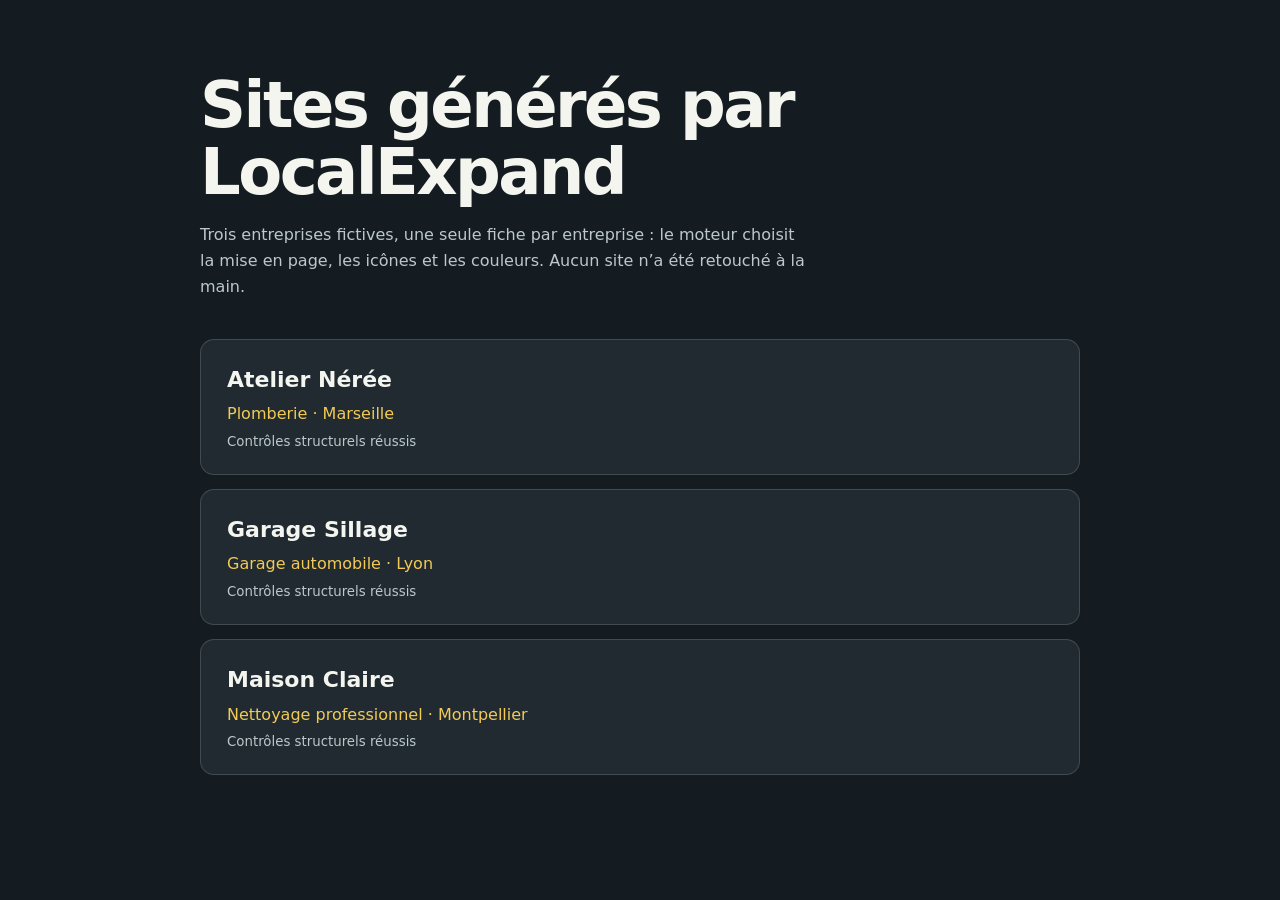
==== docs/index.html @ 2b0704cf "Générateur de sites LocalExpand : version publique Moteur de génération, exemples fictifs publiables" ====
<!doctype html><html lang="fr"><head><meta charset="utf-8"><meta name="viewport" content="width=device-width,initial-scale=1"><title>LocalExpand — exemples de sites générés</title>
<style>body{margin:0;font:16px/1.6 system-ui,sans-serif;background:#141c21;color:#f4f5ef}main{max-width:880px;margin:auto;padding:72px 24px}h1{font-size:clamp(36px,6vw,64px);line-height:1.05;letter-spacing:-.04em;margin:0 0 16px}p{color:#bcc8cb;max-width:60ch}nav{display:grid;gap:14px;margin-top:40px}a{display:grid;gap:4px;padding:22px 26px;border:1px solid #ffffff26;border-radius:14px;color:inherit;text-decoration:none;background:#202a30}a:hover{border-color:#f2ca55}strong{font-size:22px}span{color:#f2ca55}small{color:#bcc8cb}</style></head>
<body><main><h1>Sites générés par LocalExpand</h1><p>Trois entreprises fictives, une seule fiche par entreprise : le moteur choisit la mise en page, les icônes et les couleurs. Aucun site n’a été retouché à la main.</p><nav><a href="plombier/index.html"><strong>Atelier Nérée</strong><span>Plomberie · Marseille</span><small>Contrôles structurels réussis</small></a><a href="garage/index.html"><strong>Garage Sillage</strong><span>Garage automobile · Lyon</span><small>Contrôles structurels réussis</small></a><a href="nettoyage/index.html"><strong>Maison Claire</strong><span>Nettoyage professionnel · Montpellier</span><small>Contrôles structurels réussis</small></a></nav></main></body></html>
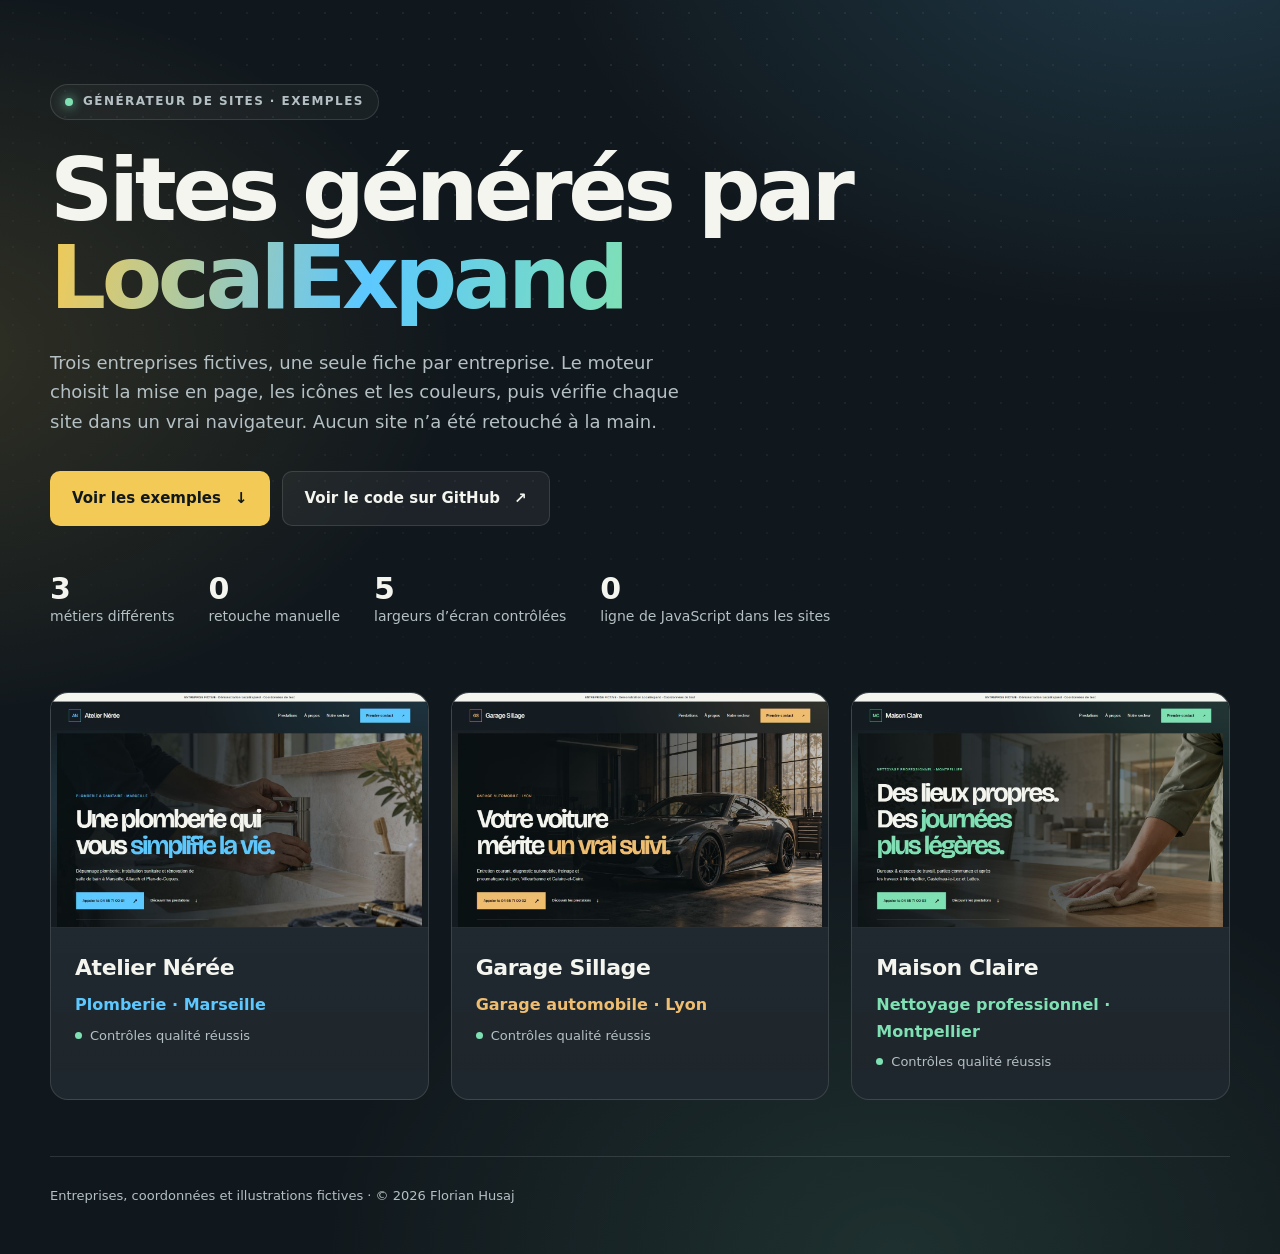
==== commit cd71131c: "Page d'accueil des exemples : nouveau design Fond nuancé, aperçu de chaque site, effets au survol et" ====
--- a/docs/index.html
+++ b/docs/index.html
@@ -1,3 +1,7 @@
-<!doctype html><html lang="fr"><head><meta charset="utf-8"><meta name="viewport" content="width=device-width,initial-scale=1"><title>LocalExpand — exemples de sites générés</title>
-<style>body{margin:0;font:16px/1.6 system-ui,sans-serif;background:#141c21;color:#f4f5ef}main{max-width:880px;margin:auto;padding:72px 24px}h1{font-size:clamp(36px,6vw,64px);line-height:1.05;letter-spacing:-.04em;margin:0 0 16px}p{color:#bcc8cb;max-width:60ch}nav{display:grid;gap:14px;margin-top:40px}a{display:grid;gap:4px;padding:22px 26px;border:1px solid #ffffff26;border-radius:14px;color:inherit;text-decoration:none;background:#202a30}a:hover{border-color:#f2ca55}strong{font-size:22px}span{color:#f2ca55}small{color:#bcc8cb}</style></head>
-<body><main><h1>Sites générés par LocalExpand</h1><p>Trois entreprises fictives, une seule fiche par entreprise : le moteur choisit la mise en page, les icônes et les couleurs. Aucun site n’a été retouché à la main.</p><nav><a href="plombier/index.html"><strong>Atelier Nérée</strong><span>Plomberie · Marseille</span><small>Contrôles structurels réussis</small></a><a href="garage/index.html"><strong>Garage Sillage</strong><span>Garage automobile · Lyon</span><small>Contrôles structurels réussis</small></a><a href="nettoyage/index.html"><strong>Maison Claire</strong><span>Nettoyage professionnel · Montpellier</span><small>Contrôles structurels réussis</small></a></nav></main></body></html>+<!doctype html><html lang="fr"><head><meta charset="utf-8"><meta name="viewport" content="width=device-width,initial-scale=1"><title>LocalExpand — exemples de sites générés</title><meta name="description" content="Trois sites vitrines générés automatiquement par LocalExpand à partir d’une simple fiche entreprise."><link rel="stylesheet" href="vitrine.css"></head>
+<body><main><p class="eyebrow">Générateur de sites · Exemples</p><h1>Sites générés par <em>LocalExpand</em></h1>
+<p class="intro">Trois entreprises fictives, une seule fiche par entreprise. Le moteur choisit la mise en page, les icônes et les couleurs, puis vérifie chaque site dans un vrai navigateur. Aucun site n’a été retouché à la main.</p>
+<div class="actions"><a class="btn" href="#exemples">Voir les exemples <span aria-hidden="true">↓</span></a><a class="btn ghost" href="https://github.com/lesuperf/localexpand-generateur">Voir le code sur GitHub <span aria-hidden="true">↗</span></a></div>
+<ul class="stats"><li><strong>3</strong>métiers différents</li><li><strong>0</strong>retouche manuelle</li><li><strong>5</strong>largeurs d’écran contrôlées</li><li><strong>0</strong>ligne de JavaScript dans les sites</li></ul>
+<nav class="grid" id="exemples" aria-label="Exemples de sites"><a class="card" style="--accent:#5cc8ff" href="plombier/index.html"><div class="shot"><img src="apercus/plombier.jpg" alt="" width="1280" height="800" loading="lazy"></div><div class="body"><strong>Atelier Nérée</strong><span class="trade">Plomberie · Marseille</span><small>Contrôles qualité réussis</small></div></a><a class="card" style="--accent:#efbd70" href="garage/index.html"><div class="shot"><img src="apercus/garage.jpg" alt="" width="1280" height="800" loading="lazy"></div><div class="body"><strong>Garage Sillage</strong><span class="trade">Garage automobile · Lyon</span><small>Contrôles qualité réussis</small></div></a><a class="card" style="--accent:#7fe0b4" href="nettoyage/index.html"><div class="shot"><img src="apercus/nettoyage.jpg" alt="" width="1280" height="800" loading="lazy"></div><div class="body"><strong>Maison Claire</strong><span class="trade">Nettoyage professionnel · Montpellier</span><small>Contrôles qualité réussis</small></div></a></nav></main>
+<footer>Entreprises, coordonnées et illustrations fictives · © 2026 Florian Husaj</footer></body></html>
--- a/docs/vitrine.css
+++ b/docs/vitrine.css
@@ -0,0 +1,45 @@
+/* Showcase page of the generated examples: dark, brand-tinted, tactile. */
+:root{--paper:#11181d;--surface:#1b242a;--ink:#f4f5ef;--muted:#b4c0c4;--line:#ffffff1f;--yellow:#f2ca55;--blue:#5cc8ff;--mint:#7fe0b4;--amber:#efbd70;color-scheme:dark}
+*{box-sizing:border-box}
+body{margin:0;min-height:100vh;font:16px/1.65 system-ui,-apple-system,"Segoe UI",sans-serif;color:var(--ink);background-color:var(--paper);
+  background-image:radial-gradient(900px 560px at 92% -6%,#5cc8ff2e,transparent 70%),radial-gradient(760px 520px at -6% 28%,#f2ca5524,transparent 70%),radial-gradient(820px 600px at 70% 100%,#7fe0b41f,transparent 70%);background-repeat:no-repeat;overflow-x:hidden}
+body:before{content:'';position:fixed;inset:0;z-index:-1;pointer-events:none;background-image:radial-gradient(#ffffff17 1px,transparent 1.6px);background-size:26px 26px;-webkit-mask-image:radial-gradient(80% 70% at 50% 20%,#000,transparent);mask-image:radial-gradient(80% 70% at 50% 20%,#000,transparent)}
+main{width:min(1180px,calc(100% - 40px));margin:auto;padding:84px 0 56px}
+.eyebrow{display:inline-flex;align-items:center;gap:10px;margin:0 0 26px;padding:7px 14px;border:1px solid var(--line);border-radius:999px;background:#ffffff0a;font-size:12px;font-weight:600;letter-spacing:.12em;text-transform:uppercase;color:var(--muted)}
+.eyebrow:before{content:'';width:8px;height:8px;border-radius:50%;background:var(--mint);box-shadow:0 0 12px var(--mint)}
+h1{margin:0;max-width:15ch;font-size:clamp(42px,7vw,88px);line-height:1;letter-spacing:-.05em;font-weight:800}
+h1 em{font-style:normal;background:linear-gradient(100deg,var(--yellow),var(--blue) 55%,var(--mint));-webkit-background-clip:text;background-clip:text;color:transparent}
+.intro{max-width:58ch;margin:26px 0 0;color:var(--muted);font-size:18px}
+.actions{display:flex;flex-wrap:wrap;gap:12px;margin-top:34px}
+.btn{position:relative;overflow:hidden;isolation:isolate;display:inline-flex;align-items:center;gap:14px;min-height:52px;padding:14px 22px;border-radius:10px;font-weight:700;font-size:15px;text-decoration:none;color:#11181d;background:var(--yellow);-webkit-tap-highlight-color:transparent;transition:transform .22s cubic-bezier(.2,.7,.3,1),box-shadow .22s,filter .2s}
+.btn.ghost{color:var(--ink);background:#ffffff0d;border:1px solid var(--line)}
+.btn:before{content:'';position:absolute;inset:0;z-index:-1;background:linear-gradient(115deg,transparent 30%,#ffffff66 50%,transparent 70%);transform:translateX(-130%);transition:transform .65s cubic-bezier(.2,.7,.3,1)}
+.btn:hover{transform:translateY(-2px);box-shadow:0 14px 30px #f2ca5547}
+.btn.ghost:hover{box-shadow:0 14px 30px #0000004d;border-color:#ffffff40}
+.btn:hover:before{transform:translateX(130%)}
+.btn:active{transform:translateY(1px) scale(.97);filter:brightness(.94);box-shadow:0 3px 10px #0000004d;transition-duration:.07s}
+.btn span{display:inline-block;transition:transform .22s}
+.btn:hover span{transform:translate(3px,-3px)}
+.stats{display:flex;flex-wrap:wrap;gap:12px 34px;margin:46px 0 0;padding:0;list-style:none;color:var(--muted);font-size:14px}
+.stats strong{display:block;color:var(--ink);font-size:30px;line-height:1.1;letter-spacing:-.03em}
+.grid{display:grid;grid-template-columns:repeat(3,minmax(0,1fr));gap:22px;margin-top:64px}
+.card{--accent:var(--yellow);position:relative;display:flex;flex-direction:column;overflow:hidden;isolation:isolate;border:1px solid var(--line);border-radius:18px;background:linear-gradient(180deg,#ffffff0a,#ffffff03),var(--surface);color:inherit;text-decoration:none;-webkit-tap-highlight-color:transparent;transition:transform .28s cubic-bezier(.2,.7,.3,1),border-color .28s,box-shadow .28s}
+.card:after{content:'';position:absolute;inset:auto -30% -60% -30%;height:70%;z-index:-1;background:radial-gradient(closest-side,color-mix(in srgb,var(--accent) 30%,transparent),transparent);opacity:0;transition:opacity .3s}
+.card:hover{transform:translateY(-6px);border-color:color-mix(in srgb,var(--accent) 60%,transparent);box-shadow:0 24px 48px #00000059,0 0 0 1px color-mix(in srgb,var(--accent) 25%,transparent)}
+.card:hover:after{opacity:1}
+.card:active{transform:translateY(-1px) scale(.985);transition-duration:.08s}
+.shot{position:relative;aspect-ratio:16/10;overflow:hidden;background:#0b1014;border-bottom:1px solid var(--line)}
+.shot img{width:100%;height:100%;object-fit:cover;object-position:top;display:block;transition:transform .6s cubic-bezier(.2,.7,.3,1)}
+.card:hover .shot img{transform:scale(1.05)}
+.shot:after{content:'Voir le site ↗';position:absolute;right:14px;bottom:14px;padding:8px 13px;border-radius:999px;background:var(--accent);color:#11181d;font-size:13px;font-weight:700;opacity:0;transform:translateY(8px);transition:opacity .25s,transform .25s}
+.card:hover .shot:after,.card:focus-visible .shot:after{opacity:1;transform:none}
+.body{display:grid;gap:6px;padding:22px 24px 26px}
+.body strong{font-size:22px;letter-spacing:-.02em}
+.trade{color:var(--accent);font-weight:600}
+.body small{display:flex;align-items:center;gap:8px;color:var(--muted);font-size:13px}
+.body small:before{content:'';width:7px;height:7px;border-radius:50%;background:var(--mint)}
+a:focus-visible{outline:3px solid var(--accent,var(--yellow));outline-offset:4px}
+footer{width:min(1180px,calc(100% - 40px));margin:auto;padding:28px 0 48px;border-top:1px solid var(--line);color:var(--muted);font-size:13px}
+@media(max-width:900px){.grid{grid-template-columns:1fr 1fr}}
+@media(max-width:620px){main{padding-top:56px}.grid{grid-template-columns:1fr}.intro{font-size:16px}.btn{width:100%;justify-content:space-between}}
+@media(prefers-reduced-motion:reduce){*,*:before,*:after{transition:none!important}.btn:hover,.btn:active,.card:hover,.card:active,.card:hover .shot img,.btn:hover span{transform:none}.btn:before{display:none}}
